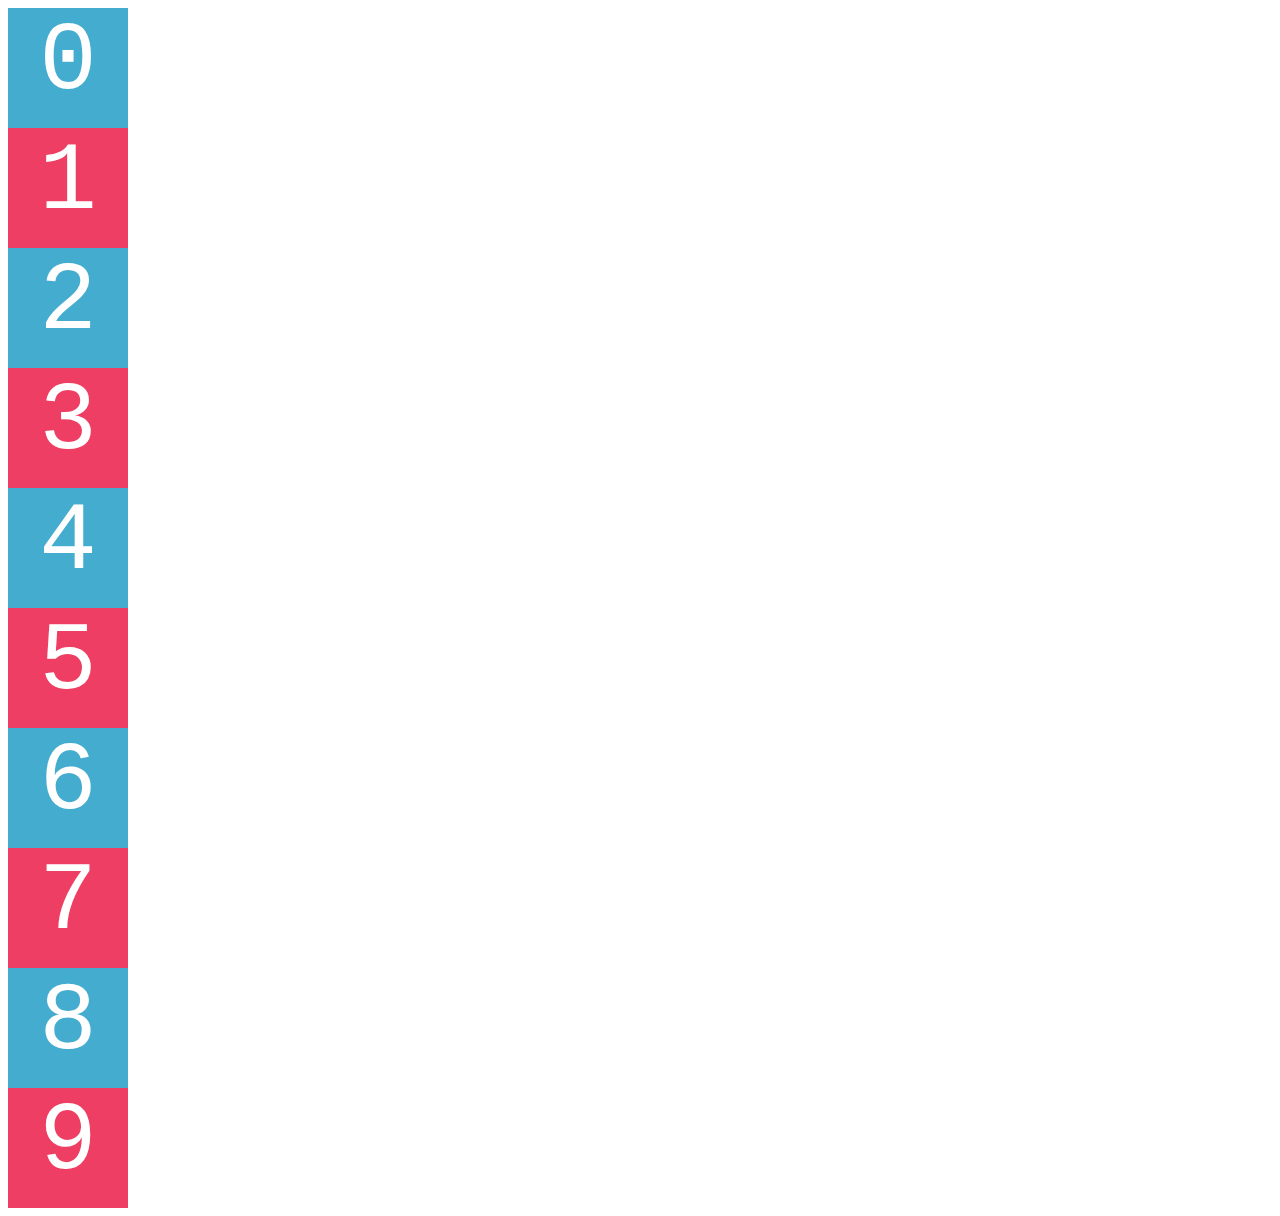
==== m3-w7d2-css_selectors_and_layouts_exercises/src/main/webapp/index.html @ 024f7d3f "about to pull servlets homework" ====
<link rel="stylesheet" type="text/css" href="fun-with-blocks-index-html-stack.css">

<!DOCTYPE html>


<html>
<head>
  <title>Fun with Blocks</title>
  <link rel="stylesheet" href="fun-with-blocks.css">
</head>
<body>
  <div class="layer">
    <div id="box_0" class="box even">
      0
    </div>
  </div>
  <div class="layer">
    <div id="box_1" class="box odd">
      1
    </div>
    <div id="box_2" class="box even">
      2
    </div>
  </div>
  
  <div class="layer">
    <div id="box_3" class="box odd">
      3
    </div>
    <div id="box_4" class="box even">
      4
    </div>
    
    <div id="box_5" class="box odd">
      5
    </div>
  </div>
  <div class="layer">
    <div id="box_6" class="box even">
      6
    </div>
    <div id="box_7" class="box odd">
      7
    </div>
    <div id="box_8" class="box even">
      8
    </div>
    <div id="box_9" class="box odd">
      9
    </div>
  </div>
</body>
</html>
---- m3-w7d2-css_selectors_and_layouts_exercises/src/main/webapp/fun-with-blocks-index-html-stack.css ----
html {
	font: 0px Courier;
	color: white;
}

.layer {

	display: block;
	
	
}


.box {
	font: 96px Courier;
	width: 120px;
	height: 120px;
	text-align: center;
	display: block;

}

.odd {
	background-color: #ee3e64;
}

.even {
	background-color: #44accf;
}
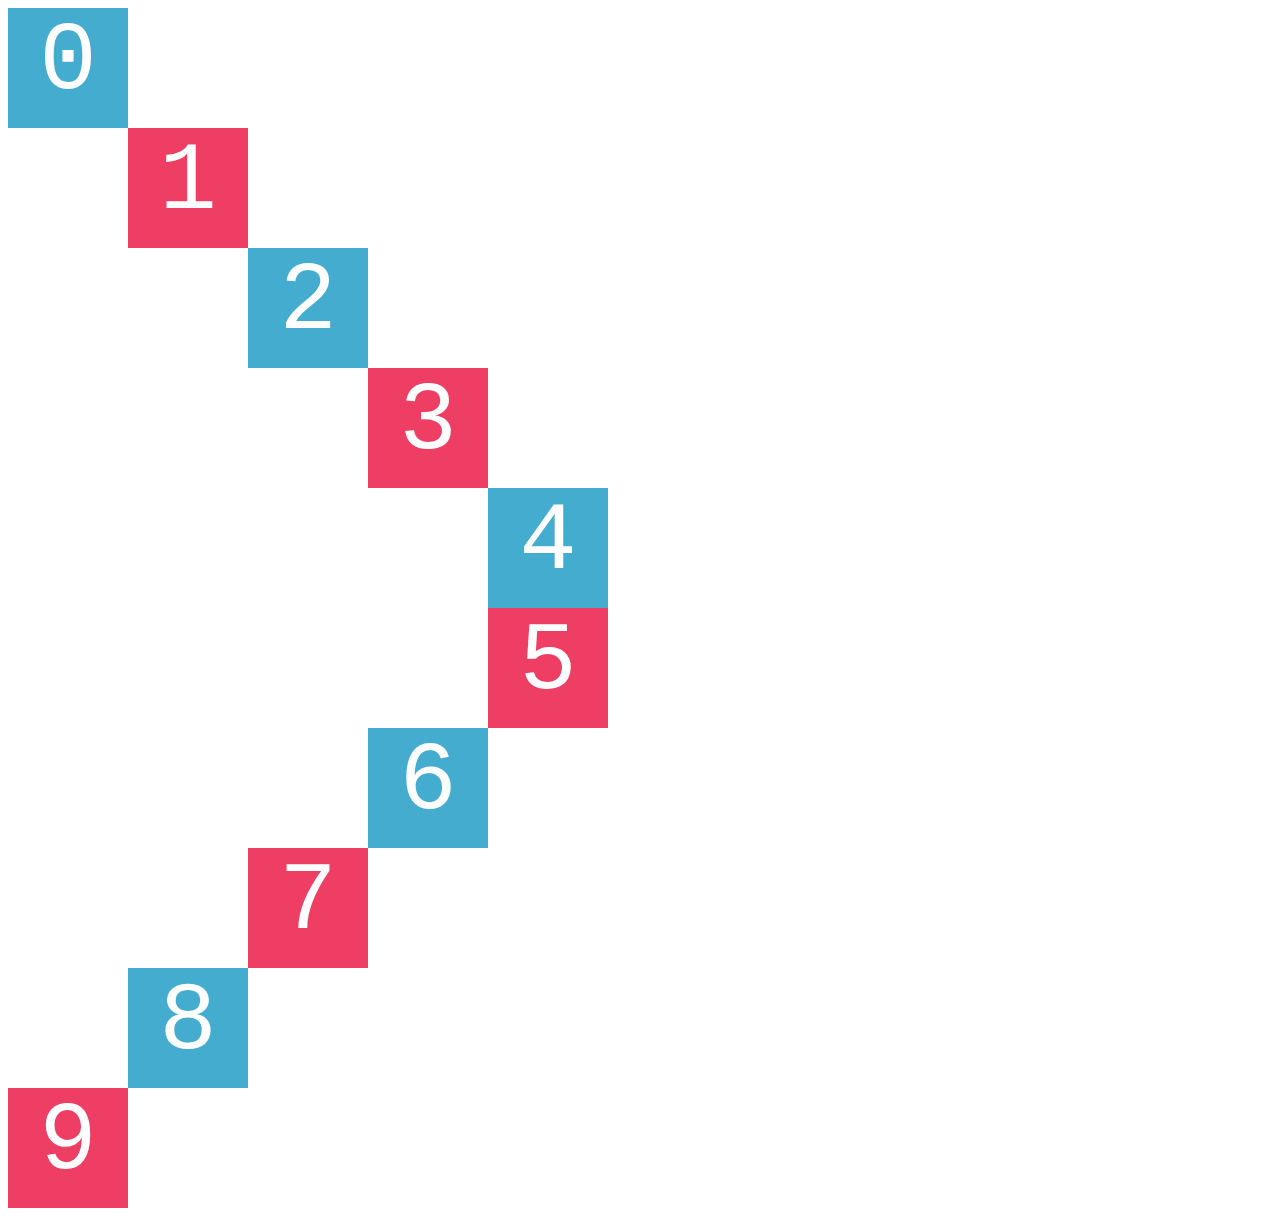
==== commit 455046c4: "rworking css blocks exercise" ====
--- a/m3-w7d2-css_selectors_and_layouts_exercises/src/main/webapp/index.html
+++ b/m3-w7d2-css_selectors_and_layouts_exercises/src/main/webapp/index.html
@@ -1,4 +1,4 @@
-<link rel="stylesheet" type="text/css" href="fun-with-blocks-index-html-stack.css">
+<link rel="stylesheet" type="text/css" href="fun-with-blocks-index-html-steps.css">
 
 <!DOCTYPE html>
 
@@ -6,7 +6,8 @@
 <html>
 <head>
   <title>Fun with Blocks</title>
-  <link rel="stylesheet" href="fun-with-blocks.css">
+  <!--  link rel="stylesheet" href="fun-with-blocks.css">  -->
+   <link rel="stylesheet" href="fun-with-blocks-in-a-row.css">
 </head>
 <body>
   <div class="layer">
--- a/m3-w7d2-css_selectors_and_layouts_exercises/src/main/webapp/fun-with-blocks-index-html-steps.css
+++ b/m3-w7d2-css_selectors_and_layouts_exercises/src/main/webapp/fun-with-blocks-index-html-steps.css
@@ -0,0 +1,233 @@
+html {
+	font: 0px Courier;
+	color: white;
+}
+
+body {
+	
+}
+
+.layer {
+	display: inline;
+}
+
+#greenDiv {
+	background-color: green;
+	text-align: center;
+}
+
+#yellowDiv {
+	display: inline-block;
+	background-color: yellow;
+}
+
+.box {
+	font: 96px Courier;
+	width: 120px;
+	height: 120px;
+	text-align: center;
+	display: inline-block;
+}
+
+.odd {
+	background-color: #ee3e64;
+}
+
+.even {
+	background-color: #44accf;
+}
+
+#box_0 {
+	display: block;
+}
+
+#box_1 {
+	position: relative;
+	left: 120px;
+	display: block;
+}
+
+#box_2 {
+	position: relative;
+	left: 240px;
+	display: block;
+}
+
+#box_3 {
+	position: relative;
+	left: 360px;
+	display: block;
+}
+
+#box_4 {
+	position: relative;
+	left: 480px;
+	display: block;
+}
+
+#box_5 {
+	position: relative;
+	left: 480px;
+	display: block;
+}
+
+#box_6 {
+	left: 360px;
+	position: relative;
+	display: block;
+}
+
+#box_7 {
+	left: 240px;
+	position: relative;
+	display: block;
+}
+
+#box_8 {
+	left: 120px;
+	position: relative;
+	display: block;
+}
+
+#box_9 {
+	display: block;
+}
+/
+*
+
+
+
+
+
+Block
+
+ 
+
+means
+
+ 
+
+the
+
+ 
+
+div
+
+ 
+
+should
+
+ 
+
+start
+/
+
+
+*
+
+ 
+
+As
+
+ 
+
+far
+
+ 
+
+as
+
+ 
+
+I
+
+ 
+
+can
+
+ 
+
+tell
+
+ 
+
+inline-block
+
+ 
+
+means
+
+ 
+
+treat
+
+ 
+
+that
+
+ 
+
+particular
+
+ 
+
+element
+
+ 
+
+as
+
+ 
+
+inline
+,
+but
+
+ 
+
+treat
+
+ 
+
+it
+
+
+'
+s
+
+ 
+
+child
+
+ 
+
+element
+
+ 
+
+as
+
+ 
+
+block
+,
+and
+
+ 
+
+likely
+
+ 
+
+all
+
+ 
+
+the
+
+ 
+
+subelements
+
+
+.